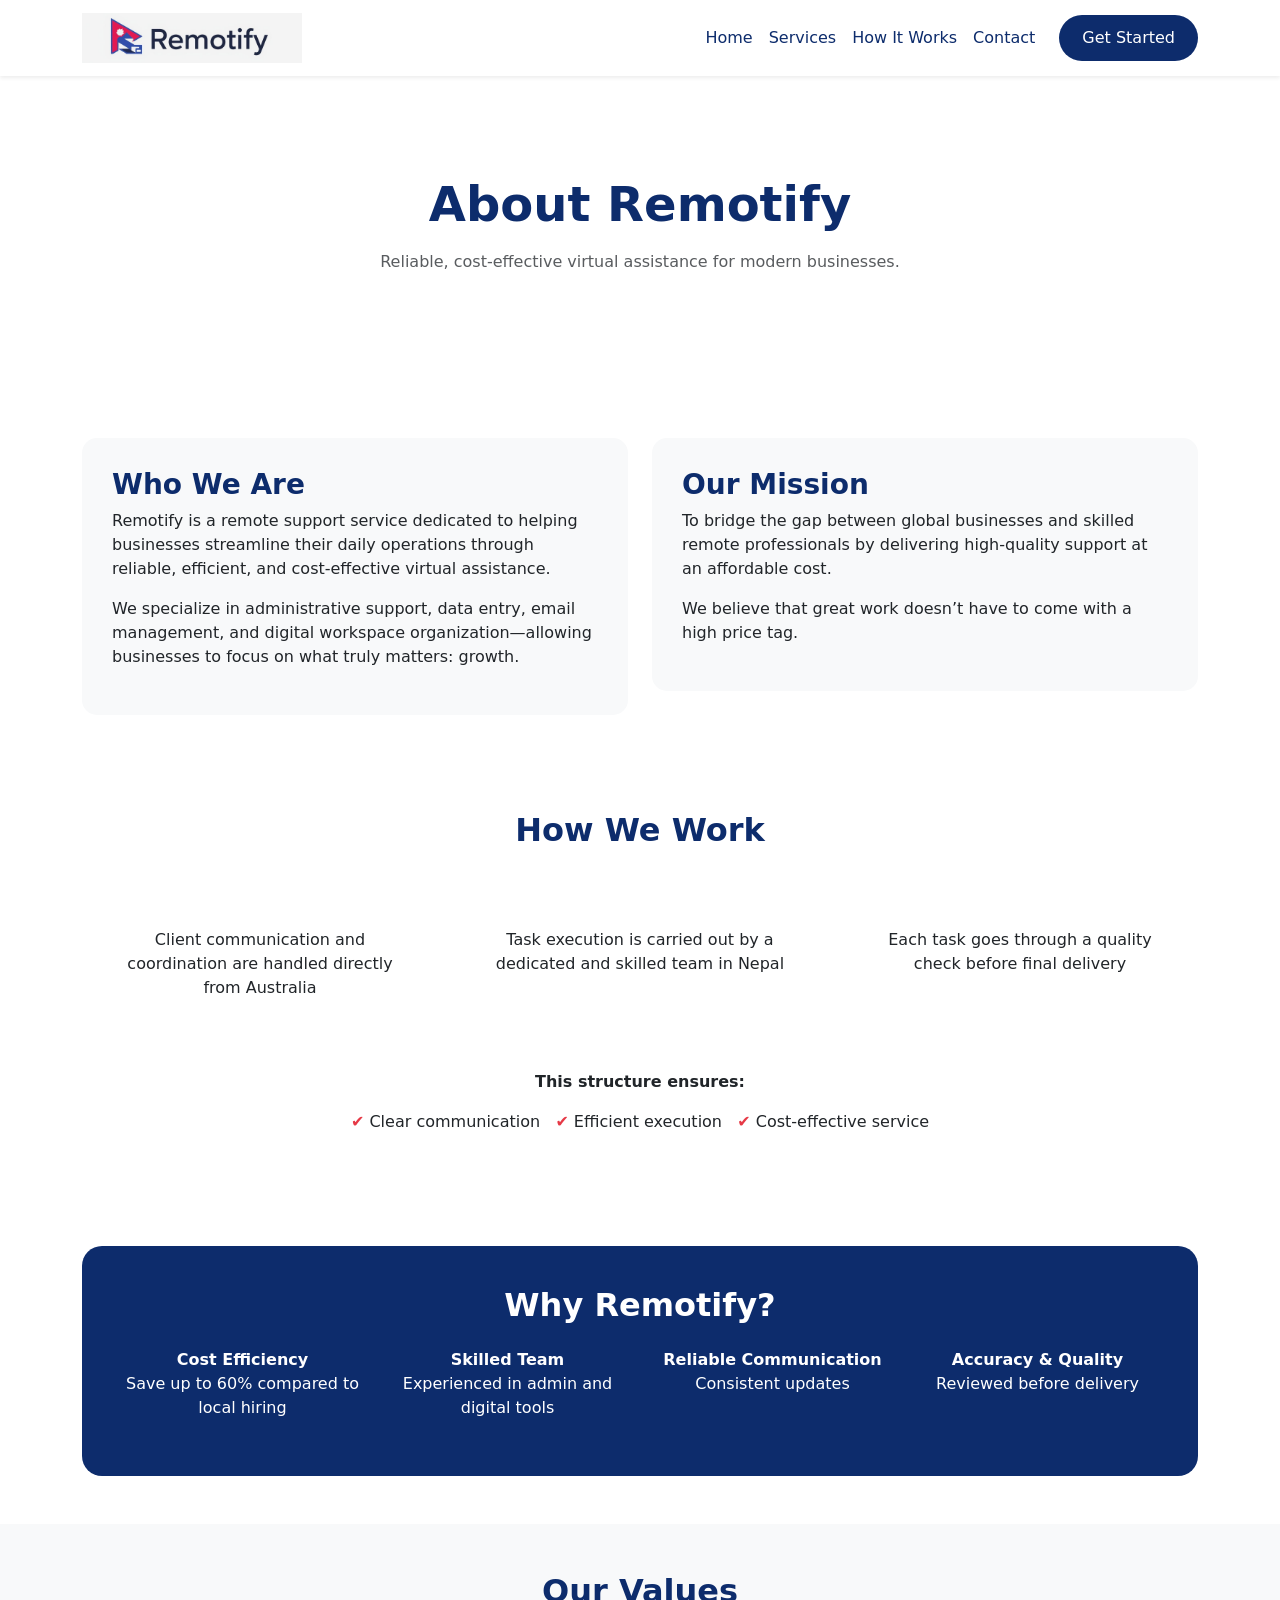
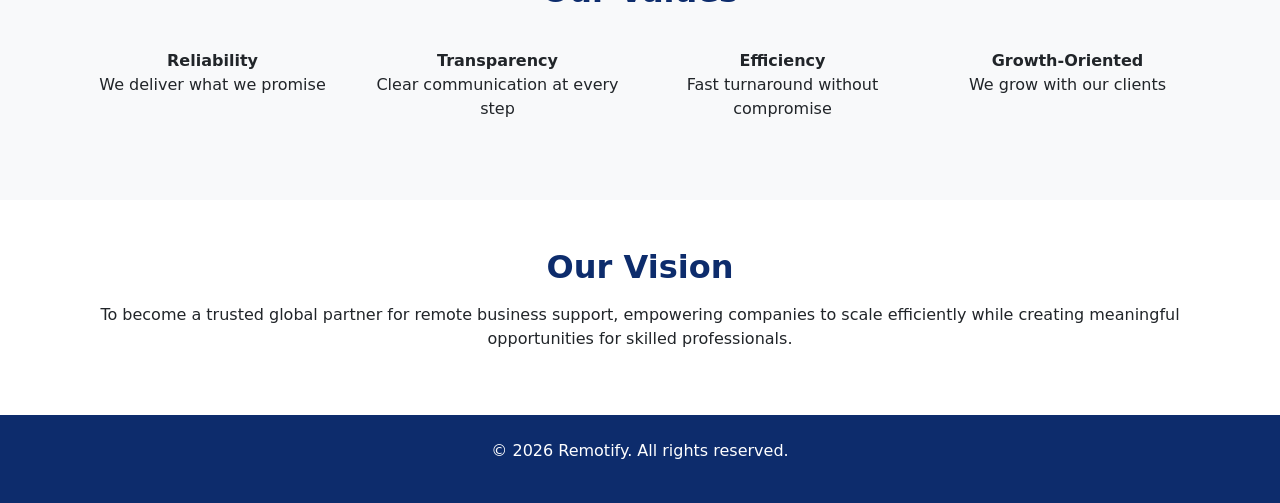
==== about.html @ ebaf7685 "about page added" ====
<!DOCTYPE html>
<html lang="en">
<head>
<meta charset="UTF-8">
<meta name="viewport" content="width=device-width, initial-scale=1">

<title>About Remotify</title>
<link rel="icon" type="image/png" href="images/favicon.png">

<link href="https://cdn.jsdelivr.net/npm/bootstrap@5.3.3/dist/css/bootstrap.min.css" rel="stylesheet">

<style>

/* COLORS */
:root {
    --blue: #0d2c6c;
    --orange: #e63946;
}

/* NAVBAR */
.logo {
    height: 50px;   /* adjust as needed */
    width: auto;
    object-fit: contain;
}
.navbar {
    position: sticky;
    top: 0;
    z-index: 999;
    background: white;
}

.nav-custom {
    color: #0d2c6c !important;
    font-weight: 500;
    transition: 0.3s;
}
.nav-custom:hover {
    color: var(--orange) !important;
}

.btn-get-started {
    background: #0d2c6c;
    color: white;
    border-radius: 50px;
    padding: 10px 22px;
    transition: 0.3s;
}

.btn-get-started:hover {
    background: #e63946;
    color: white;
    transform: translateY(-2px);
}

/* HEADINGS */
.section-title {
    color: var(--blue);
    font-weight: 800;
}

/* HERO */
.about-hero {
    padding: 100px 0;
    text-align: center;
}
.about-hero h1 {
    font-size: 3rem;
    font-weight: 800;
    color: var(--blue);
}

/* CARDS */
.card-custom {
    border-radius: 15px;
    padding: 30px;
    transition: 0.3s;
}
.card-custom:hover {
    transform: translateY(-8px);
    box-shadow: 0 10px 25px rgba(0,0,0,0.1);
}

/* BLUE SECTION */
.blue-box {
    background: var(--blue);
    color: white;
    border-radius: 20px;
    padding: 40px;
}

/* LIST CHECK */
.check {
    color: var(--orange);
    font-weight: bold;
}

/* VALUES */
.value-item {
    padding: 15px;
}

</style>
</head>

<body>

<!-- NAVBAR -->
<nav class="navbar navbar-expand-lg shadow-sm">
<div class="container">
<a class="navbar-brand" href="#">
    <img src="images/remotify.png" class="logo">
</a>

<button class="navbar-toggler" data-bs-toggle="collapse" data-bs-target="#nav">
<span class="navbar-toggler-icon"></span>
</button>

<div class="collapse navbar-collapse" id="nav">
<ul class="navbar-nav ms-auto">
<li class="nav-item"><a class="nav-link nav-custom" href="index.html">Home</a></li>
<li class="nav-item"><a class="nav-link nav-custom" href="index.html#services">Services</a></li>
<li class="nav-item"><a class="nav-link nav-custom" href="index.html#how">How It Works</a></li>
<li class="nav-item"><a class="nav-link nav-custom" href="index.html#contact">Contact</a></li>

</ul>
<a href="index.html#contact" class="btn btn-get-started ms-3">Get Started</a>
</div>
</div>
</nav>

<!-- HERO -->
<section class="about-hero">
<div class="container">
<h1>About Remotify</h1>
<p class="mt-3 text-muted">
Reliable, cost-effective virtual assistance for modern businesses.
</p>
</div>
</section>

<!-- ABOUT -->
<section class="py-5">
<div class="container">

<div class="row g-4">

<div class="col-md-6">
<div class="card-custom bg-light">
<h3 class="section-title">Who We Are</h3>
<p>
Remotify is a remote support service dedicated to helping businesses streamline their daily operations through reliable, efficient, and cost-effective virtual assistance.
</p>
<p>
We specialize in administrative support, data entry, email management, and digital workspace organization—allowing businesses to focus on what truly matters: growth.
</p>
</div>
</div>

<div class="col-md-6">
<div class="card-custom bg-light">
<h3 class="section-title">Our Mission</h3>
<p>
To bridge the gap between global businesses and skilled remote professionals by delivering high-quality support at an affordable cost.
</p>
<p>
We believe that great work doesn’t have to come with a high price tag.
</p>
</div>
</div>

</div>

</div>
</section>

<!-- HOW WE WORK -->
<section class="py-5">
<div class="container">

<h2 class="section-title text-center mb-5">How We Work</h2>

<div class="row g-4 text-center">

<div class="col-md-4">
<div class="card-custom">
<p>Client communication and coordination are handled directly from Australia</p>
</div>
</div>

<div class="col-md-4">
<div class="card-custom">
<p>Task execution is carried out by a dedicated and skilled team in Nepal</p>
</div>
</div>

<div class="col-md-4">
<div class="card-custom">
<p>Each task goes through a quality check before final delivery</p>
</div>
</div>

</div>

<div class="mt-4 text-center">
<p class="fw-bold">This structure ensures:</p>
<p>
<span class="check">✔</span> Clear communication &nbsp;
<span class="check">✔</span> Efficient execution &nbsp;
<span class="check">✔</span> Cost-effective service
</p>
</div>

</div>
</section>

<!-- WHY REMOTIFY -->
<section class="py-5">
<div class="container">

<div class="blue-box text-center">
<h2 class="fw-bold mb-4">Why Remotify?</h2>

<div class="row">

<div class="col-md-3">
<p><b>Cost Efficiency</b><br>Save up to 60% compared to local hiring</p>
</div>

<div class="col-md-3">
<p><b>Skilled Team</b><br>Experienced in admin and digital tools</p>
</div>

<div class="col-md-3">
<p><b>Reliable Communication</b><br>Consistent updates</p>
</div>

<div class="col-md-3">
<p><b>Accuracy & Quality</b><br>Reviewed before delivery</p>
</div>

</div>
</div>

</div>
</section>

<!-- VALUES -->
<section class="py-5 bg-light">
<div class="container text-center">

<h2 class="section-title mb-4">Our Values</h2>

<div class="row">

<div class="col-md-3 value-item">
<b>Reliability</b>
<p>We deliver what we promise</p>
</div>

<div class="col-md-3 value-item">
<b>Transparency</b>
<p>Clear communication at every step</p>
</div>

<div class="col-md-3 value-item">
<b>Efficiency</b>
<p>Fast turnaround without compromise</p>
</div>

<div class="col-md-3 value-item">
<b>Growth-Oriented</b>
<p>We grow with our clients</p>
</div>

</div>

</div>
</section>

<!-- VISION -->
<section class="py-5">
<div class="container text-center">

<h2 class="section-title">Our Vision</h2>
<p class="mt-3">
To become a trusted global partner for remote business support, empowering companies to scale efficiently while creating meaningful opportunities for skilled professionals.
</p>

</div>
</section>

<!-- FOOTER -->
<footer class="text-center py-4" style="background:#0d2c6c; color:white;">
<p>© 2026 Remotify. All rights reserved.</p>
</footer>

<script src="https://cdn.jsdelivr.net/npm/bootstrap@5.3.3/dist/js/bootstrap.bundle.min.js"></script>

</body>
</html>
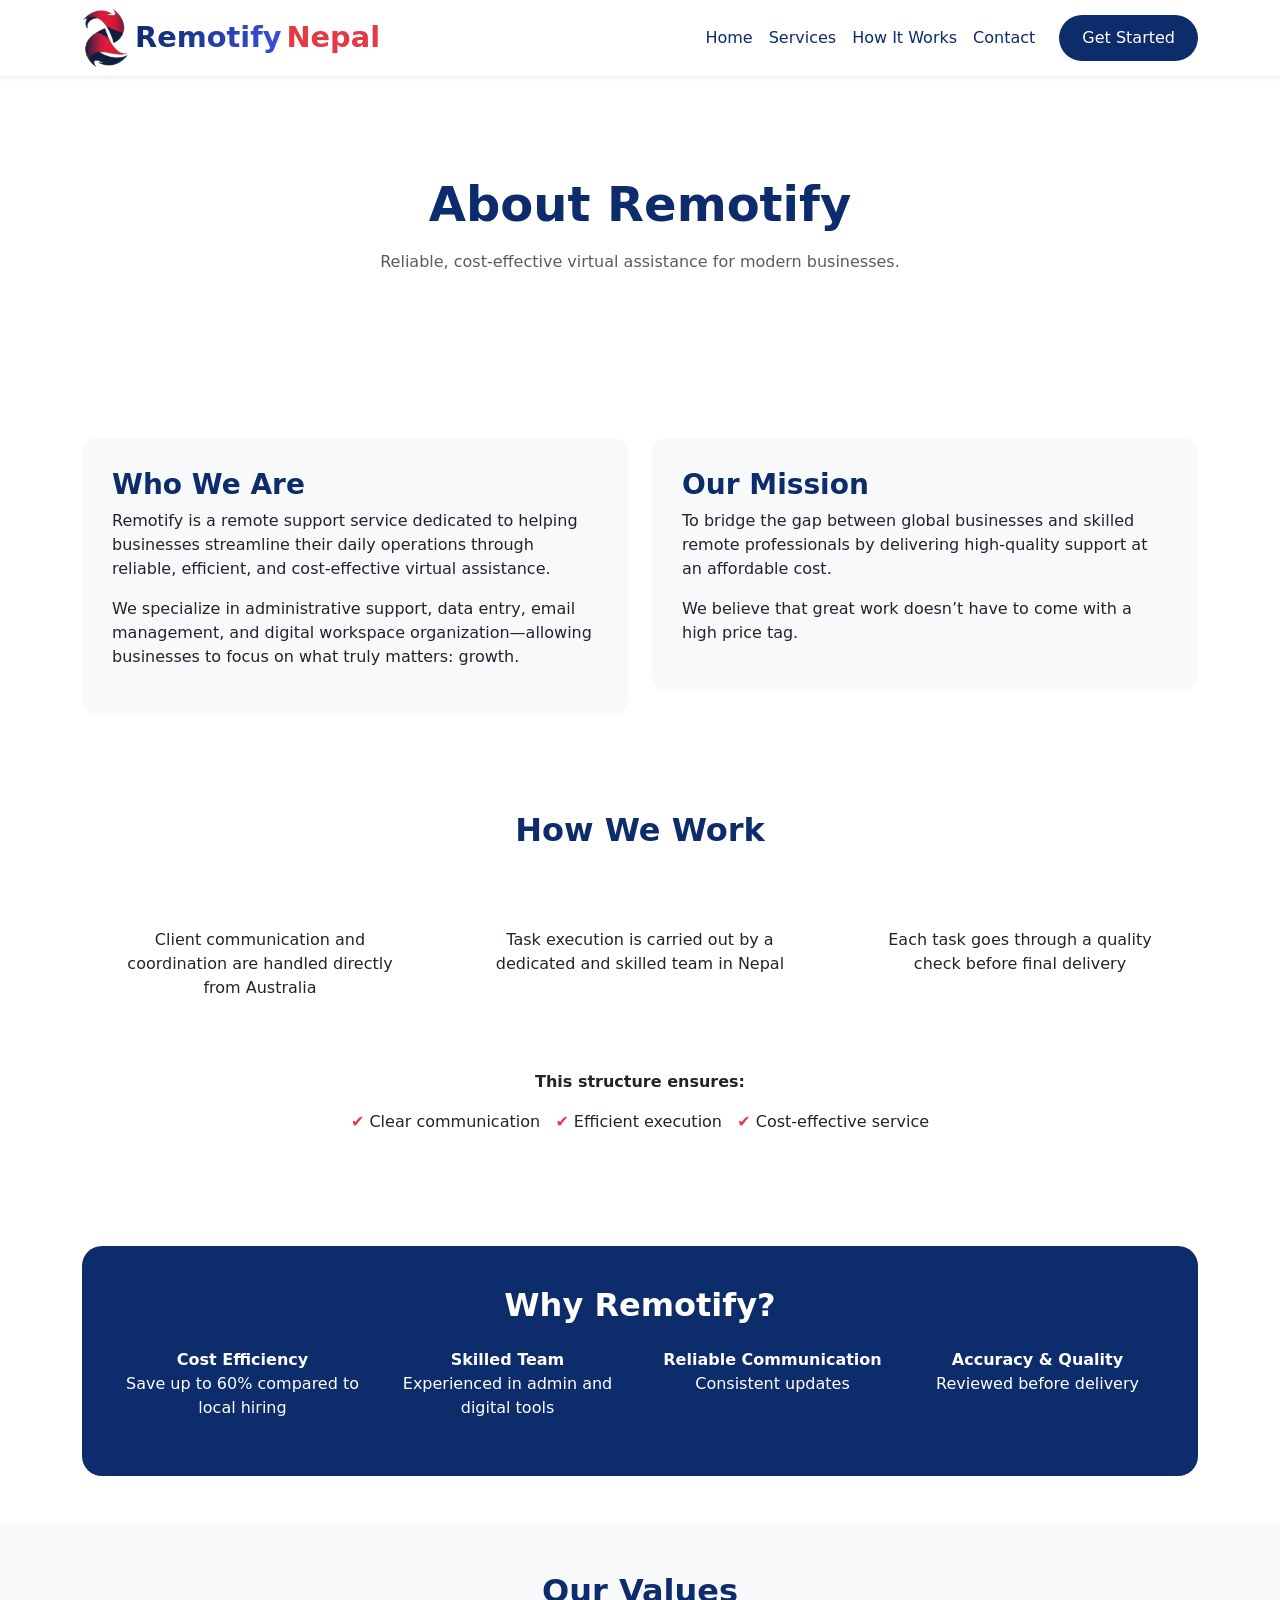
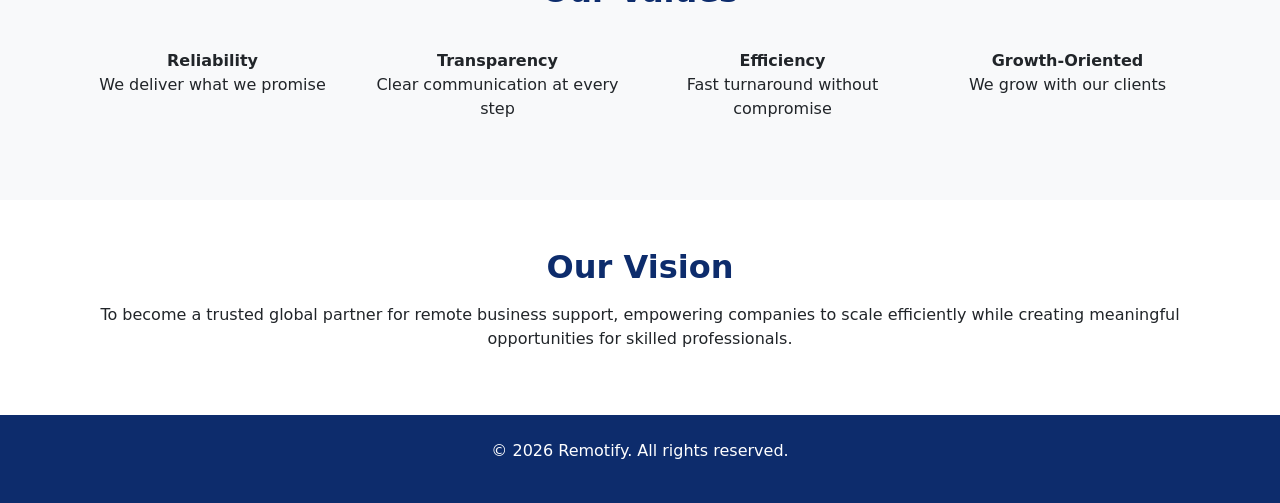
==== commit 6733dd59: "improved ui and logo" ====
--- a/about.html
+++ b/about.html
@@ -17,11 +17,35 @@
     --orange: #e63946;
 }
 
+
 /* NAVBAR */
 .logo {
-    height: 50px;   /* adjust as needed */
+    height: 50px;
     width: auto;
     object-fit: contain;
+    transform: scale(1.3);   /* 👈 makes it visually bigger */
+    transform-origin: left center;
+}
+/* BRAND TEXT */
+.brand-text {
+    font-size: 1.8rem;
+    font-weight: 600;
+    display: flex;
+    align-items: center;
+    padding-left: 10px;;
+}
+
+/* REMOTIFY gradient (dark → light blue) */
+.remotify-text {
+    background: linear-gradient(90deg, #0d2c6c, #3a4fd8);
+    -webkit-background-clip: text;
+    -webkit-text-fill-color: transparent;
+}
+
+/* NEPAL orange */
+.nepal-text {
+    color: #e63946;
+    margin-left: 5px;
 }
 .navbar {
     position: sticky;
@@ -108,8 +132,13 @@
 <!-- NAVBAR -->
 <nav class="navbar navbar-expand-lg shadow-sm">
 <div class="container">
-<a class="navbar-brand" href="#">
-    <img src="images/remotify.png" class="logo">
+<a class="navbar-brand d-flex align-items-center" href="#">
+    <img src="images/remotifynp.png" class="logo me-2">
+
+    <span class="brand-text">
+        <span class="remotify-text">Remotify</span>
+        <span class="nepal-text"> Nepal</span>
+    </span>
 </a>
 
 <button class="navbar-toggler" data-bs-toggle="collapse" data-bs-target="#nav">
